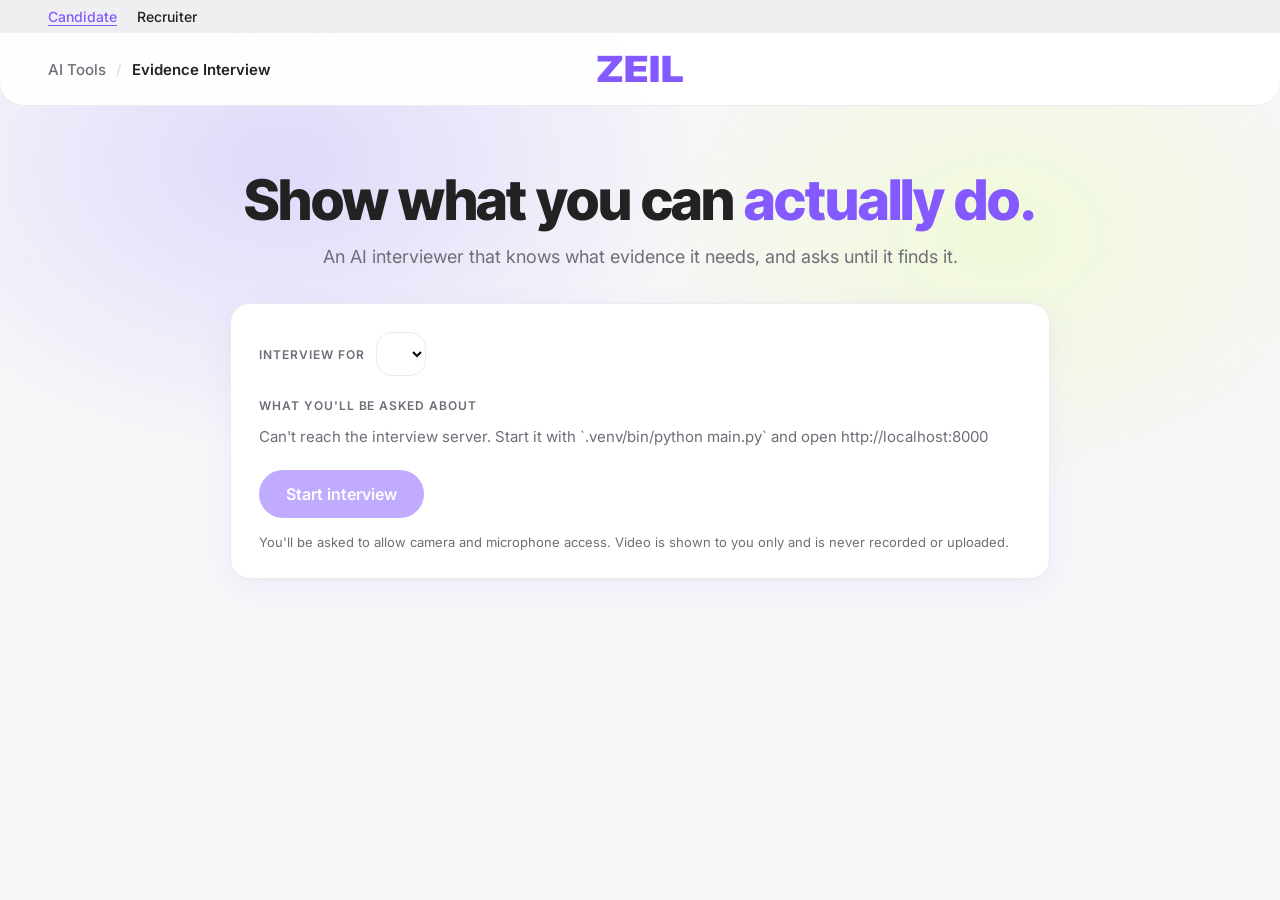
==== static/index.html @ a93cf38c "added front end for candidate and also for recruiter" ====
<!doctype html>
<html lang="en">
<head>
  <meta charset="utf-8">
  <meta name="viewport" content="width=device-width, initial-scale=1">
  <title>ZEIL Evidence Interview</title>
  <link rel="preconnect" href="https://fonts.googleapis.com">
  <link href="https://fonts.googleapis.com/css2?family=Inter+Tight:wght@500;600;700;800;900&family=Inter:wght@400;500;600&display=swap" rel="stylesheet">
  <!-- Relative paths so the page also renders when opened from an IDE preview server. -->
  <link rel="stylesheet" href="style.css">
</head>
<body>
<div class="glow" aria-hidden="true"></div>

<nav class="strip"><a href="index.html" class="active">Candidate</a><a href="recruiter.html">Recruiter</a></nav>
<header class="topbar">
  <div class="nav-left">AI Tools <span class="sep">/</span> <strong>Evidence Interview</strong></div>
  <div class="logo">ZEIL</div>
  <div class="nav-right"><span class="pill-outline hidden" id="meta"></span></div>
</header>

<!-- Screen 1: interview intro -->
<main id="screen-setup" class="screen">
  <section class="hero">
    <h1>Show what you can <span class="accent">actually do.</span></h1>
    <p>An AI interviewer that knows what evidence it needs, and asks until it finds it.</p>
  </section>

  <section class="card setup">
    <div class="job-pick">
      <label class="label" for="job-select">Interview for</label>
      <select id="job-select"></select>
    </div>
    <h2 id="setup-role"></h2>
    <div class="label">What you'll be asked about</div>
    <ol class="comp-list" id="setup-comps"></ol>
    <p class="setup-meta" id="setup-meta"></p>
    <div class="actions">
      <button class="btn primary" id="btn-start">Start interview</button>
    </div>
    <p class="hint">You'll be asked to allow camera and microphone access. Video is shown to you only and is never recorded or uploaded.</p>
  </section>
</main>

<!-- Screens 2 + 3: candidate interview with live evidence panel -->
<main id="screen-interview" class="screen hidden">
  <div class="interview">
    <section class="stage">
      <div class="question-card">
        <div class="q-head">
          <span class="label" id="q-num">Scenario 1</span>
          <span class="chip hidden" id="q-target"></span>
        </div>
        <p class="question" id="question"></p>
      </div>

      <div class="record-row">
        <button class="record" id="btn-record" aria-label="Record answer" disabled><span></span></button>
        <div class="record-status" id="record-status">Allow microphone access to start recording</div>
        <button class="link" id="btn-type">Type instead</button>
      </div>
      <form class="type-box hidden" id="type-box">
        <textarea id="type-text" rows="4" placeholder="Type your answer..."></textarea>
        <button class="btn primary" type="submit">Submit answer</button>
      </form>

      <div class="history" id="history"></div>
    </section>

    <aside class="side">
      <div class="cam">
        <video id="cam" autoplay muted playsinline></video>
        <div class="rec-badge hidden" id="rec-badge"><i></i> REC <span id="rec-time">0:00</span></div>
        <div class="cam-prompt" id="cam-prompt">
          <div class="cam-icon">📷</div>
          <p id="cam-msg">Allow access to your camera and microphone so we can hear your answers.</p>
          <button class="btn primary small" id="btn-allow">Allow camera &amp; mic</button>
          <small id="cam-help"></small>
        </div>
      </div>
      <div class="card panel">
        <div class="label" id="panel-step"></div>
        <div class="panel-title" id="panel-title"></div>
        <ul class="dims" id="dims"></ul>
        <div class="coverage">
          <span>Evidence coverage</span><strong id="coverage">0%</strong>
        </div>
        <div class="bar"><div id="coverage-bar"></div></div>
        <p class="fair-note"><span id="scorer">Classified by Jev</span> from the transcript only. Accent, filler words and polish are not criteria.</p>
      </div>
      <button class="btn outline full" id="btn-finish">End interview</button>
    </aside>
  </div>
</main>

<!-- Screen 4: recruiter result -->
<main id="screen-result" class="screen hidden">
  <section class="card result">
    <div class="label" id="result-title"></div>
    <div class="score"><span id="result-score"></span><small>/ 5</small></div>
    <div class="band" id="result-band"></div>
    <div class="result-coverage" id="result-coverage"></div>
    <div id="result-comps"></div>
    <div class="actions center">
      <button class="btn primary" id="btn-restart">New interview</button>
    </div>
  </section>
</main>

<script src="common.js"></script>
<script src="app.js"></script>
</body>
</html>
---- static/style.css ----
/* ZEIL brand palette */
:root {
  --purple: #8459ff;
  --purple-dark: #6a3ff0;
  --lilac: #afa4ff;
  --lilac-soft: #f1eeff;
  --green: #e1ff8e;
  --yellow: #f8e215;
  --grey: #e1e1e5;
  --ink: #222222;
  --muted: #6e6e78;
  --line: #ececf0;
  --bg: #f7f7f9;
  --card: #ffffff;
  --red: #e5383b;
  --shadow: 0 8px 30px rgba(132, 89, 255, .08), 0 1px 3px rgba(0, 0, 0, .04);
}

* { box-sizing: border-box; }
body {
  margin: 0;
  min-height: 100vh;
  background: var(--bg);
  color: var(--ink);
  font-family: Inter, system-ui, sans-serif;
  -webkit-font-smoothing: antialiased;
  position: relative;
  overflow-x: hidden;
}
h1, h2, h3, .logo, .question, .score, .panel-title {
  font-family: "Inter Tight", Inter, system-ui, sans-serif;
  letter-spacing: -0.02em;
}
.hidden { display: none !important; }
.accent { color: var(--purple); }

/* Soft lilac and lime glow, like the ZEIL homepage hero */
.glow {
  position: fixed; inset: 0; pointer-events: none; z-index: -1;
  background:
    radial-gradient(600px 420px at 22% 18%, rgba(175, 164, 255, .35), transparent 70%),
    radial-gradient(520px 380px at 78% 26%, rgba(225, 255, 142, .30), transparent 70%);
}

/* Top bar */
.topbar {
  display: grid; grid-template-columns: 1fr auto 1fr; align-items: center;
  padding: 18px 48px; background: rgba(255, 255, 255, .92); backdrop-filter: blur(8px);
  border-bottom: 1px solid var(--line); border-radius: 0 0 24px 24px;
  position: sticky; top: 0; z-index: 10;
}
.nav-left { font-weight: 500; font-size: 15px; color: var(--muted); }
.nav-left strong { color: var(--ink); font-weight: 600; }
.nav-left .sep { margin: 0 6px; color: var(--grey); }
.logo { font-size: 36px; font-weight: 900; color: var(--purple); letter-spacing: 0; line-height: 1; transform: scaleX(1.15); }
.nav-right { justify-self: end; }
.pill-outline {
  display: inline-block; border: 1.5px solid var(--purple); color: var(--purple);
  border-radius: 999px; padding: 8px 18px; font-weight: 600; font-size: 14px;
}

.screen { max-width: 1280px; margin: 0 auto; padding: 36px 32px 64px; }
.card { background: var(--card); border: 1px solid var(--line); border-radius: 20px; padding: 28px; box-shadow: var(--shadow); }
.label { text-transform: uppercase; font-size: 12px; letter-spacing: .08em; color: var(--muted); font-weight: 600; }

/* Buttons */
.btn {
  font: inherit; font-weight: 600; font-size: 16px; border-radius: 999px; padding: 13px 26px;
  cursor: pointer; border: 1.5px solid transparent; transition: background .15s, transform .1s;
}
.btn:active { transform: translateY(1px); }
.btn.primary { background: var(--purple); color: #fff; }
.btn.primary:hover { background: var(--purple-dark); }
.btn:disabled { opacity: .5; cursor: default; }
.btn.outline { background: #fff; border-color: var(--purple); color: var(--purple); }
.btn.outline:hover { background: var(--lilac-soft); }
.btn.small { padding: 9px 18px; font-size: 14px; }
.btn.full { width: 100%; }
.link { background: none; border: 0; color: var(--purple); font: inherit; font-size: 14px; font-weight: 600; cursor: pointer; text-decoration: underline; }
.actions { display: flex; gap: 12px; margin-top: 24px; flex-wrap: wrap; }
.actions.center { justify-content: center; }
.chip {
  font-size: 12px; font-weight: 600; color: var(--purple); background: var(--lilac-soft);
  padding: 5px 12px; border-radius: 999px;
}

/* Setup */
.hero { text-align: center; margin: 24px 0 36px; }
.hero h1 { font-size: 56px; font-weight: 800; margin: 0 0 12px; }
.hero p { font-size: 18px; color: var(--muted); margin: 0; }
.setup { max-width: 820px; margin: 0 auto; }
.setup-grid { display: grid; grid-template-columns: 1fr 1fr; gap: 24px; }
.setup h2 { margin: 4px 0 22px; font-size: 26px; font-weight: 800; }
.job-pick { display: flex; align-items: center; gap: 12px; margin-bottom: 18px; }
.comp-list { list-style: none; counter-reset: comp; padding: 0; margin: 10px 0 8px; }
.comp-list li {
  counter-increment: comp; display: flex; align-items: center; gap: 12px; padding: 10px 0;
  border-bottom: 1px solid var(--line);
}
.comp-list li::before {
  content: counter(comp); display: grid; place-items: center; width: 26px; height: 26px; border-radius: 50%;
  background: var(--green); font-weight: 800; font-size: 13px; flex: none;
}
.comp-name { font-weight: 600; flex: 1; }
.setup-meta { color: var(--muted); font-size: 15px; margin: 14px 0 0; }
textarea, input:not([type]), select {
  width: 100%; font: inherit; font-size: 16px; padding: 14px 16px; border: 1px solid var(--line);
  border-radius: 16px; margin-top: 8px; resize: vertical; background: #fff;
}
textarea:focus, input:focus, select:focus { outline: 2px solid var(--lilac); border-color: transparent; }
select { width: auto; margin-top: 0; padding: 10px 14px; font-weight: 600; cursor: pointer; }
.hint { font-size: 13px; color: var(--muted); margin: 16px 0 0; }
.muted { color: var(--muted); font-weight: 400; }
a.btn { display: inline-block; text-decoration: none; }

/* Interview */
.interview { display: grid; grid-template-columns: 1fr 360px; gap: 28px; align-items: start; }
.question-card {
  background: var(--card); border: 1px solid var(--line); border-radius: 24px; box-shadow: var(--shadow);
  padding: 48px 56px; min-height: 320px; display: flex; flex-direction: column; justify-content: center;
}
.q-head { display: flex; gap: 12px; align-items: center; margin-bottom: 18px; }
.question { font-size: 36px; line-height: 1.3; font-weight: 700; margin: 0; transition: color .2s; }
.question.thinking { color: var(--lilac); }

.record-row { display: flex; flex-direction: column; align-items: center; gap: 10px; margin: 30px 0; }
.record {
  width: 80px; height: 80px; border-radius: 50%; border: 5px solid #fff; background: var(--red);
  box-shadow: 0 0 0 2px var(--red), 0 8px 22px rgba(229, 56, 59, .35); cursor: pointer;
  display: grid; place-items: center; transition: transform .1s, opacity .2s;
}
.record:hover:not(:disabled) { transform: scale(1.05); }
.record:disabled { opacity: .35; cursor: default; }
.record span { width: 0; height: 0; }
.record.on span { width: 24px; height: 24px; background: #fff; border-radius: 5px; }
.record.on { animation: pulse 1.4s infinite; }
@keyframes pulse { 50% { box-shadow: 0 0 0 12px rgba(229, 56, 59, .15), 0 8px 22px rgba(229, 56, 59, .35); } }
.record-status { color: var(--muted); font-size: 15px; }
.type-box { display: flex; flex-direction: column; gap: 10px; align-items: flex-end; margin-bottom: 24px; }

.history .turn { border-top: 1px solid var(--line); padding: 16px 0; font-size: 15px; }
.history .q { color: var(--muted); margin-bottom: 6px; }
.history .a { line-height: 1.55; }
.history .tag { font-size: 11px; color: var(--purple); font-weight: 600; margin-left: 8px; }

.side { display: flex; flex-direction: column; gap: 16px; position: sticky; top: 100px; }
.cam {
  position: relative; border-radius: 20px; overflow: hidden; aspect-ratio: 4 / 3;
  background: linear-gradient(135deg, #2a2440, #1b1b22); box-shadow: var(--shadow);
}
.cam video { width: 100%; height: 100%; object-fit: cover; transform: scaleX(-1); display: block; }
.rec-badge {
  position: absolute; top: 12px; left: 12px; background: rgba(0, 0, 0, .55); color: #fff;
  font-size: 12px; font-weight: 700; padding: 5px 10px; border-radius: 999px; display: flex; align-items: center; gap: 6px;
}
.rec-badge i { width: 8px; height: 8px; border-radius: 50%; background: var(--red); animation: blink 1s infinite; }
@keyframes blink { 50% { opacity: .2; } }
.cam-prompt {
  position: absolute; inset: 0; display: flex; flex-direction: column; align-items: center; justify-content: center;
  gap: 10px; padding: 20px; text-align: center; color: #fff;
}
.cam-prompt p { margin: 0; font-size: 14px; line-height: 1.45; color: #e6e3f5; }
.cam-prompt small { font-size: 12px; color: var(--lilac); line-height: 1.4; }
.cam-icon { font-size: 28px; }

.panel-title { font-weight: 800; font-size: 18px; margin-bottom: 10px; color: var(--purple); }
.dims { list-style: none; padding: 0; margin: 0; }
.dims li {
  display: flex; justify-content: space-between; align-items: center; padding: 11px 10px; margin: 0 -10px;
  border-radius: 12px; font-size: 15px; transition: background .4s;
}
.dims li + li { border-top: 1px solid var(--line); }
.dims li.targeted { background: var(--lilac-soft); }
.dims li.targeted .name { color: var(--purple); font-weight: 600; }
.dims li.flash { background: var(--green); }
.mark {
  display: inline-grid; place-items: center; width: 24px; height: 24px; border-radius: 50%;
  font-weight: 800; font-size: 12px; flex: none;
}
.mark.strong { background: var(--green); color: var(--ink); }
.mark.partial { background: #fff4a8; color: #7a6a00; }
.mark.missing { border: 1.5px dashed #b9b9c2; color: transparent; }
.coverage { display: flex; justify-content: space-between; margin-top: 16px; font-size: 15px; }
.coverage strong { color: var(--purple); }
.bar { height: 8px; background: var(--lilac-soft); border-radius: 999px; margin-top: 8px; overflow: hidden; }
.bar div { height: 100%; width: 0; background: linear-gradient(90deg, var(--lilac), var(--purple)); border-radius: 999px; transition: width .6s; }
.fair-note { font-size: 12px; color: var(--muted); margin: 14px 0 0; line-height: 1.45; }

/* Result */
.result { max-width: 780px; margin: 0 auto; text-align: center; padding: 40px; }
.score { font-size: 88px; font-weight: 800; margin-top: 4px; color: var(--purple); line-height: 1.1; }
.score small { font-size: 26px; color: var(--muted); margin-left: 6px; font-weight: 600; }
.score.none { font-size: 48px; color: var(--muted); }
.score.none small { display: none; }
.band {
  display: inline-block; margin-top: 10px; font-weight: 700; letter-spacing: .08em; font-size: 14px;
  background: var(--green); padding: 7px 16px; border-radius: 999px;
}
.band.weak { background: #fff4a8; }
.result-coverage { color: var(--muted); margin-top: 12px; }
.result h3 { text-align: left; margin-top: 36px; font-size: 22px; }
.why { list-style: none; padding: 0; text-align: left; }
.why li { display: grid; grid-template-columns: 30px 1fr auto; gap: 10px; padding: 16px 0; border-top: 1px solid var(--line); }
.why .name { font-weight: 600; }
.why .ev { color: var(--muted); font-size: 15px; margin-top: 4px; line-height: 1.5; }
.why .ev.none { font-style: italic; }
.why .r { font-weight: 700; white-space: nowrap; color: var(--purple); }
details { text-align: left; margin-top: 16px; }
summary { cursor: pointer; color: var(--purple); font-weight: 600; }

/* Fairness */
.fair-grid { display: grid; grid-template-columns: 1fr 1fr; gap: 20px; margin-top: 16px; }
.fair-grid > div { border: 1px solid var(--line); border-radius: 16px; padding: 20px; }
.fair-grid blockquote { margin: 10px 0 14px; font-size: 14px; color: var(--muted); line-height: 1.55; }
.fair-grid table { width: 100%; border-collapse: collapse; font-size: 14px; }
.fair-grid td { padding: 8px 0; border-top: 1px solid var(--line); }
.fair-grid td:last-child { text-align: right; white-space: nowrap; }
.fair-total { font-family: "Inter Tight", Inter, sans-serif; font-size: 26px; font-weight: 800; margin-top: 12px; color: var(--purple); }

@media (max-width: 900px) {
  .topbar { padding: 14px 16px; grid-template-columns: auto 1fr; }
  .nav-left { display: none; }
  .screen { padding: 20px 16px 48px; }
  .hero h1 { font-size: 36px; }
  .interview, .fair-grid, .setup-grid { grid-template-columns: 1fr; }
  .question-card { padding: 28px; min-height: 200px; }
  .question { font-size: 26px; }
  .side { position: static; }
}

/* Candidate / Recruiter switch, like ZEIL's Job Seeker / Employer strip */
.strip { display: flex; gap: 20px; padding: 8px 48px; background: #efeff2; font-size: 14px; }
.strip a { color: var(--ink); text-decoration: none; font-weight: 500; }
.strip a.active { color: var(--purple); text-decoration: underline; text-underline-offset: 3px; }

.panel .label { margin-bottom: 2px; }

/* Recruiter builder */
.builder { max-width: 820px; margin: 0 auto; display: flex; flex-direction: column; }
.builder > .label { margin-top: 18px; }
.builder > .label:first-child { margin-top: 0; }
.chip-input {
  display: flex; flex-wrap: wrap; gap: 8px; align-items: center; margin-top: 8px; padding: 8px 10px;
  border: 1px solid var(--line); border-radius: 16px; background: #fff; cursor: text;
}
.chip-input input { flex: 1; min-width: 200px; border: 0; margin: 0; padding: 6px; outline: none; width: auto; }
#chips { display: contents; }
.tag-chip {
  display: inline-flex; align-items: center; gap: 6px; background: var(--purple); color: #fff;
  border-radius: 999px; padding: 6px 8px 6px 14px; font-weight: 600; font-size: 14px;
}
.tag-chip button { background: rgba(255,255,255,.25); color: #fff; border: 0; border-radius: 50%; width: 20px; height: 20px; cursor: pointer; line-height: 1; }
.suggestions { display: flex; flex-wrap: wrap; gap: 8px; margin-top: 12px; }
.suggest {
  font: inherit; font-size: 14px; background: #fff; border: 1px solid var(--line); border-radius: 999px;
  padding: 7px 14px; cursor: pointer; box-shadow: 0 1px 3px rgba(0,0,0,.05);
}
.suggest:hover:not(:disabled) { border-color: var(--lilac); color: var(--purple); }
.suggest:disabled { opacity: .4; cursor: default; }
.form-error { color: var(--red); margin: 14px 0 0; }

.jobs-list, .fairness-card { max-width: 820px; margin: 24px auto 0; }
.job-row { display: flex; justify-content: space-between; align-items: center; gap: 16px; padding: 14px 0; border-top: 1px solid var(--line); }
.job-row:first-of-type { margin-top: 10px; }
.job-row .name { font-weight: 600; }
.job-row .muted { font-size: 14px; margin-top: 2px; }
.fair-head { display: flex; justify-content: space-between; align-items: center; gap: 20px; flex-wrap: wrap; }
.fair-head h3 { margin: 4px 0; font-size: 20px; }
.fair-head p { margin: 0; font-size: 14px; }
#fairness:not(:empty) { margin-top: 18px; }

/* Review */
.review-head { display: flex; justify-content: space-between; align-items: flex-end; gap: 20px; flex-wrap: wrap; margin-bottom: 24px; }
.review-head .actions { margin: 0; }
.review-title { font-size: 40px; font-weight: 800; margin: 4px 0 6px; }
.review-head p { margin: 0; }
.scenarios { display: grid; gap: 20px; }
.scenario-card { padding: 28px 32px; }
.scenario-top { display: flex; align-items: center; gap: 14px; margin-bottom: 18px; }
.scenario-top .num {
  display: grid; place-items: center; width: 40px; height: 40px; border-radius: 50%; background: var(--purple);
  color: #fff; font-weight: 800; font-size: 18px; flex: none;
}
.scenario-meta { flex: 1; }
.scenario-meta h3 { margin: 2px 0 0; font-size: 22px; }
.scenario-text { font-size: 19px; line-height: 1.5; font-weight: 500; margin-bottom: 4px; }
.rationale { font-size: 14px; color: var(--muted); margin: 10px 0 20px; line-height: 1.5; }
.rationale strong { color: var(--ink); font-weight: 600; }
.evidence-list { list-style: none; padding: 0; margin: 10px 0 0; display: grid; grid-template-columns: 1fr 1fr; gap: 12px 24px; }
.evidence-list li { display: flex; gap: 10px; align-items: flex-start; }
.evidence-list .name { font-weight: 600; font-size: 15px; }
.evidence-list .desc { font-size: 13px; color: var(--muted); line-height: 1.45; margin-top: 2px; }

/* Published */
.published { max-width: 640px; margin: 24px auto 0; text-align: center; padding: 40px; }
.published h1 { font-size: 40px; font-weight: 800; margin: 12px 0 6px; }
.published .label { text-align: left; margin-top: 24px; }
.done-badge {
  width: 64px; height: 64px; border-radius: 50%; background: var(--green); display: grid; place-items: center;
  font-size: 30px; font-weight: 800; margin: 0 auto;
}
.link-row { display: flex; gap: 10px; align-items: center; margin-top: 8px; }
.link-row input { margin: 0; font-size: 14px; color: var(--muted); }

/* Multi-competency result */
.comp-block { text-align: left; margin-top: 32px; padding-top: 24px; border-top: 2px solid var(--lilac-soft); }
.comp-head { display: flex; justify-content: space-between; align-items: flex-end; gap: 16px; }
.comp-head h3 { margin: 4px 0 0; font-size: 24px; }
.comp-score { font-family: "Inter Tight", Inter, sans-serif; font-size: 30px; font-weight: 800; color: var(--purple); text-align: right; }
.comp-score small { font-size: 15px; color: var(--muted); }
.band.small { display: block; font-size: 11px; padding: 4px 10px; margin-top: 4px; color: var(--ink); font-family: Inter, sans-serif; }

@media (max-width: 900px) {
  .strip { padding: 8px 16px; }
  .evidence-list { grid-template-columns: 1fr; }
  .review-title { font-size: 30px; }
}
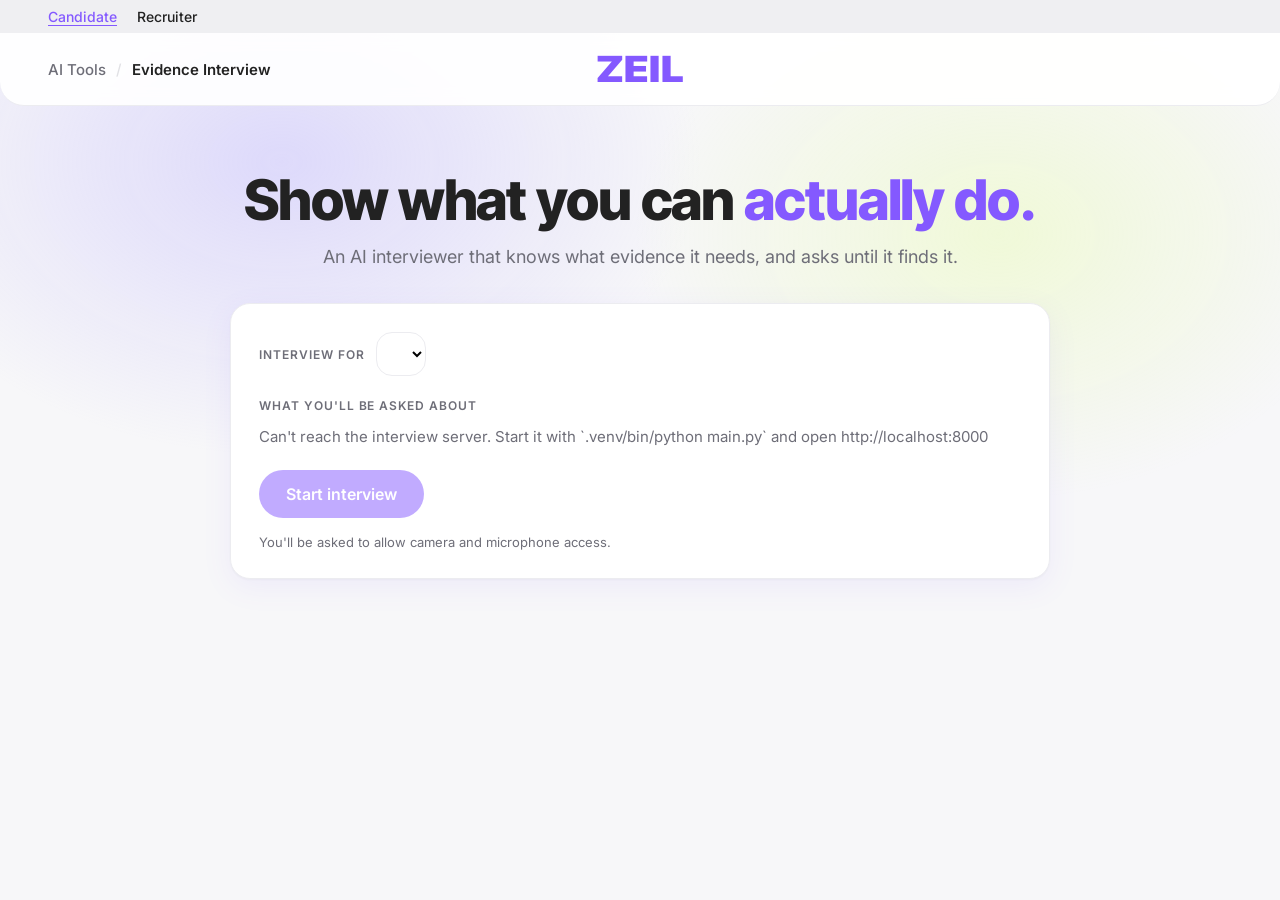
==== commit c2af6247: "clearned up ui" ====
--- a/static/index.html
+++ b/static/index.html
@@ -38,7 +38,7 @@
     <div class="actions">
       <button class="btn primary" id="btn-start">Start interview</button>
     </div>
-    <p class="hint">You'll be asked to allow camera and microphone access. Video is shown to you only and is never recorded or uploaded.</p>
+    <p class="hint">You'll be asked to allow camera and microphone access.</p>
   </section>
 </main>
 
--- a/static/style.css
+++ b/static/style.css
@@ -208,21 +208,12 @@
 details { text-align: left; margin-top: 16px; }
 summary { cursor: pointer; color: var(--purple); font-weight: 600; }
 
-/* Fairness */
-.fair-grid { display: grid; grid-template-columns: 1fr 1fr; gap: 20px; margin-top: 16px; }
-.fair-grid > div { border: 1px solid var(--line); border-radius: 16px; padding: 20px; }
-.fair-grid blockquote { margin: 10px 0 14px; font-size: 14px; color: var(--muted); line-height: 1.55; }
-.fair-grid table { width: 100%; border-collapse: collapse; font-size: 14px; }
-.fair-grid td { padding: 8px 0; border-top: 1px solid var(--line); }
-.fair-grid td:last-child { text-align: right; white-space: nowrap; }
-.fair-total { font-family: "Inter Tight", Inter, sans-serif; font-size: 26px; font-weight: 800; margin-top: 12px; color: var(--purple); }
-
 @media (max-width: 900px) {
   .topbar { padding: 14px 16px; grid-template-columns: auto 1fr; }
   .nav-left { display: none; }
   .screen { padding: 20px 16px 48px; }
   .hero h1 { font-size: 36px; }
-  .interview, .fair-grid, .setup-grid { grid-template-columns: 1fr; }
+  .interview, .setup-grid { grid-template-columns: 1fr; }
   .question-card { padding: 28px; min-height: 200px; }
   .question { font-size: 26px; }
   .side { position: static; }
@@ -259,15 +250,11 @@
 .suggest:disabled { opacity: .4; cursor: default; }
 .form-error { color: var(--red); margin: 14px 0 0; }
 
-.jobs-list, .fairness-card { max-width: 820px; margin: 24px auto 0; }
+.jobs-list { max-width: 820px; margin: 24px auto 0; }
 .job-row { display: flex; justify-content: space-between; align-items: center; gap: 16px; padding: 14px 0; border-top: 1px solid var(--line); }
 .job-row:first-of-type { margin-top: 10px; }
 .job-row .name { font-weight: 600; }
 .job-row .muted { font-size: 14px; margin-top: 2px; }
-.fair-head { display: flex; justify-content: space-between; align-items: center; gap: 20px; flex-wrap: wrap; }
-.fair-head h3 { margin: 4px 0; font-size: 20px; }
-.fair-head p { margin: 0; font-size: 14px; }
-#fairness:not(:empty) { margin-top: 18px; }
 
 /* Review */
 .review-head { display: flex; justify-content: space-between; align-items: flex-end; gap: 20px; flex-wrap: wrap; margin-bottom: 24px; }
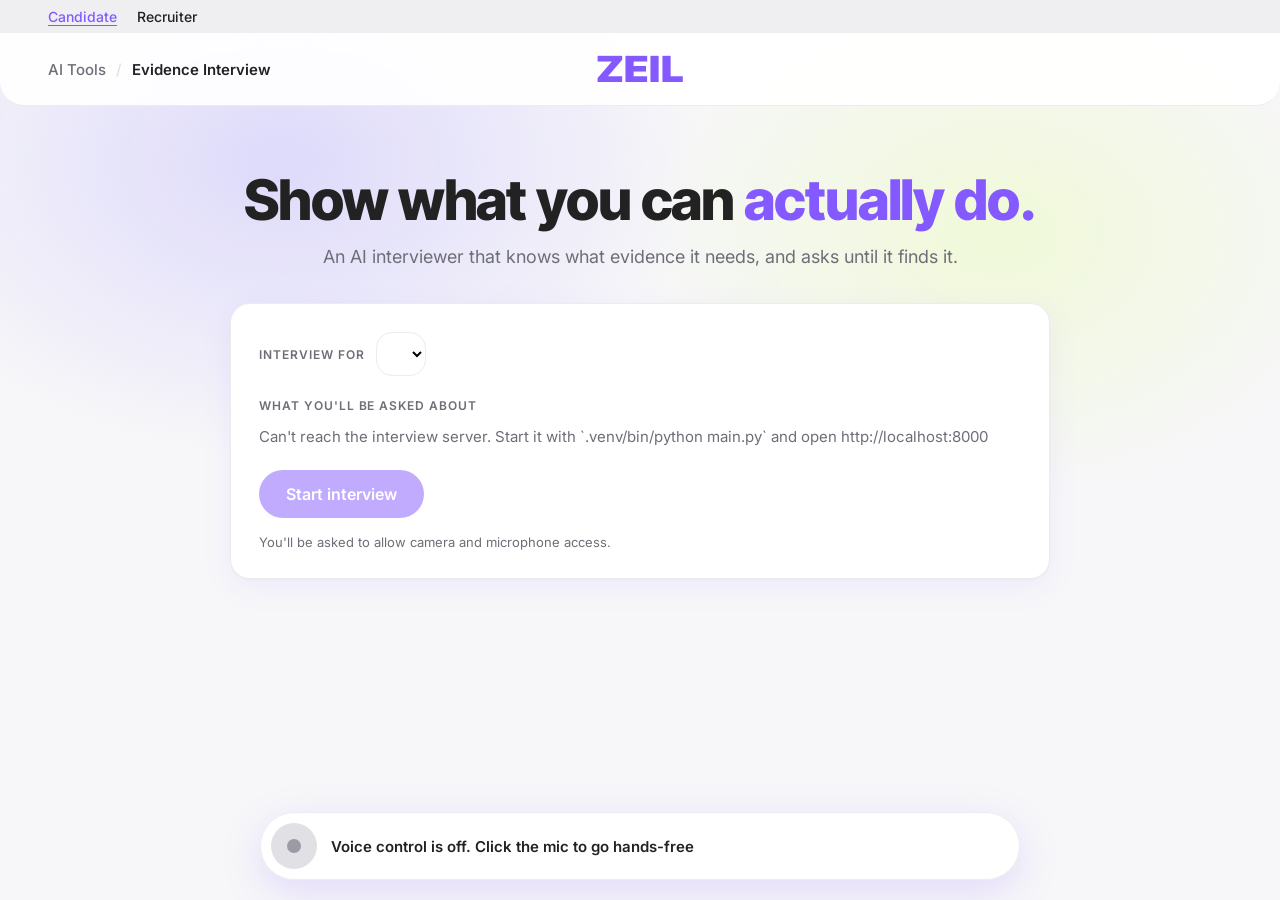
==== commit 05313132: "final push maybe" ====
--- a/static/index.html
+++ b/static/index.html
@@ -52,8 +52,13 @@
           <span class="chip hidden" id="q-target"></span>
         </div>
         <p class="question" id="question"></p>
+        <ul class="claims hidden" id="claims"></ul>
       </div>
 
+      <div class="confirm-actions hidden" id="confirm-actions">
+        <button class="btn primary" id="btn-yes">Yes, that's right</button>
+        <button class="btn outline" id="btn-correct">Correct something</button>
+      </div>
       <div class="record-row">
         <button class="record" id="btn-record" aria-label="Record answer" disabled><span></span></button>
         <div class="record-status" id="record-status">Allow microphone access to start recording</div>
@@ -86,7 +91,7 @@
           <span>Evidence coverage</span><strong id="coverage">0%</strong>
         </div>
         <div class="bar"><div id="coverage-bar"></div></div>
-        <p class="fair-note"><span id="scorer">Classified by Jev</span> from the transcript only. Accent, filler words and polish are not criteria.</p>
+        <p class="fair-note"><span id="scorer">Classified by Jev</span> from text only; it never hears your voice. Accent, filler words and polish are not criteria.</p>
       </div>
       <button class="btn outline full" id="btn-finish">End interview</button>
     </aside>
@@ -101,8 +106,19 @@
     <div class="band" id="result-band"></div>
     <div class="result-coverage" id="result-coverage"></div>
     <div id="result-comps"></div>
+    <div class="decision" id="decision">
+      <div class="label">Recruiter decision</div>
+      <div class="actions center" id="decision-buttons">
+        <button class="btn reject" id="btn-reject">Reject applicant</button>
+        <button class="btn primary" id="btn-advance">Move application forward</button>
+      </div>
+      <div class="decision-status hidden" id="decision-status">
+        <span id="decision-text"></span>
+        <button class="link" id="btn-undo">Undo</button>
+      </div>
+    </div>
     <div class="actions center">
-      <button class="btn primary" id="btn-restart">New interview</button>
+      <button class="btn outline" id="btn-restart">New interview</button>
     </div>
   </section>
 </main>
--- a/static/style.css
+++ b/static/style.css
@@ -199,12 +199,6 @@
 .band.weak { background: #fff4a8; }
 .result-coverage { color: var(--muted); margin-top: 12px; }
 .result h3 { text-align: left; margin-top: 36px; font-size: 22px; }
-.why { list-style: none; padding: 0; text-align: left; }
-.why li { display: grid; grid-template-columns: 30px 1fr auto; gap: 10px; padding: 16px 0; border-top: 1px solid var(--line); }
-.why .name { font-weight: 600; }
-.why .ev { color: var(--muted); font-size: 15px; margin-top: 4px; line-height: 1.5; }
-.why .ev.none { font-style: italic; }
-.why .r { font-weight: 700; white-space: nowrap; color: var(--purple); }
 details { text-align: left; margin-top: 16px; }
 summary { cursor: pointer; color: var(--purple); font-weight: 600; }
 
@@ -302,3 +296,104 @@
   .evidence-list { grid-template-columns: 1fr; }
   .review-title { font-size: 30px; }
 }
+
+/* Hands-free voice bar */
+body { padding-bottom: 110px; }
+.voice-bar {
+  position: fixed; left: 50%; bottom: 20px; transform: translateX(-50%); z-index: 20;
+  display: flex; align-items: center; gap: 14px; width: min(760px, calc(100% - 32px));
+  background: rgba(255, 255, 255, .96); backdrop-filter: blur(8px); border: 1px solid var(--line);
+  border-radius: 999px; padding: 10px 22px 10px 10px; box-shadow: 0 12px 40px rgba(132, 89, 255, .18);
+}
+.voice-toggle {
+  width: 46px; height: 46px; border-radius: 50%; border: 0; background: var(--grey); cursor: pointer;
+  display: grid; place-items: center; flex: none;
+}
+.voice-dot { width: 14px; height: 14px; border-radius: 50%; background: #9b9ba5; }
+.voice-bar.on .voice-toggle { background: var(--purple); animation: listen 1.8s infinite; }
+.voice-bar.on .voice-dot { background: #fff; }
+@keyframes listen { 50% { box-shadow: 0 0 0 9px rgba(132, 89, 255, .18); } }
+.voice-text { min-width: 0; flex: 1; }
+.voice-caption { font-weight: 600; font-size: 15px; white-space: nowrap; overflow: hidden; text-overflow: ellipsis; }
+.voice-caption.interim { color: var(--muted); font-weight: 500; }
+.voice-hint { font-size: 12px; color: var(--muted); white-space: nowrap; overflow: hidden; text-overflow: ellipsis; margin-top: 2px; }
+.voice-hint:empty { display: none; }
+.voice-filled { animation: filled 1.6s ease-out; }
+@keyframes filled { 0% { box-shadow: 0 0 0 3px var(--purple); background: var(--lilac-soft); } 100% { box-shadow: 0 0 0 0 transparent; } }
+
+/* "What we understood" confirmation */
+.question.small { font-size: 26px; }
+.claims { list-style: none; padding: 0; margin: 22px 0 0; display: grid; gap: 10px; }
+.claims li {
+  position: relative; padding: 10px 14px 10px 40px; background: var(--lilac-soft); border-radius: 14px;
+  font-size: 17px; line-height: 1.45;
+}
+.claims li::before {
+  content: "✓"; position: absolute; left: 12px; top: 10px; width: 20px; height: 20px; border-radius: 50%;
+  background: var(--green); display: grid; place-items: center; font-size: 11px; font-weight: 800;
+}
+.claims .unclear { background: #fff4a8; border-bottom: 2px dashed #c9a800; padding: 0 3px; border-radius: 4px; }
+.confirm-actions { display: flex; gap: 12px; justify-content: center; margin-top: 28px; }
+
+/* Recruiter report */
+.flag-count { color: #8a6d00; font-weight: 600; }
+.flag-count.ok { color: var(--muted); font-weight: 500; }
+.how { text-align: left; margin-top: 28px; background: var(--lilac-soft); border-radius: 16px; padding: 18px 22px; }
+.how ol { margin: 8px 0 0; padding-left: 20px; display: grid; gap: 4px; font-size: 14px; line-height: 1.5; }
+.comp-chips { display: flex; gap: 8px; flex-wrap: wrap; margin-top: 8px; }
+.chip.ok { background: #f3ffd6; color: #3f5a00; }
+.chip.warn { background: #fff4a8; color: #6b5800; }
+.raw-line { font-family: Inter, sans-serif; font-size: 12px; font-weight: 500; color: var(--muted); margin-top: 6px; }
+.dim-list { list-style: none; padding: 0; text-align: left; margin: 12px 0 0; }
+.dim-row { display: grid; grid-template-columns: 30px 1fr; gap: 10px; padding: 16px 0; border-top: 1px solid var(--line); }
+.dim-row.flagged { background: linear-gradient(90deg, rgba(248, 226, 21, .08), transparent); }
+.dim-head { display: flex; align-items: baseline; gap: 10px; flex-wrap: wrap; }
+.dim-head .name { font-weight: 700; font-size: 16px; }
+.dim-head .r { margin-left: auto; font-weight: 700; color: var(--purple); }
+.verdict { font-size: 12px; font-weight: 600; padding: 2px 9px; border-radius: 999px; }
+.verdict.strong { background: #f3ffd6; color: #3f5a00; }
+.verdict.partial { background: #fff4a8; color: #6b5800; }
+.verdict.missing { background: var(--grey); color: var(--muted); }
+.metrics { display: flex; gap: 8px; flex-wrap: wrap; margin-top: 8px; }
+.metric {
+  display: inline-flex; align-items: center; gap: 6px; font-size: 12px; color: var(--muted);
+  border: 1px solid var(--line); border-radius: 999px; padding: 3px 10px; background: #fff;
+}
+.metric b { color: var(--ink); }
+.meter { display: inline-block; width: 46px; height: 5px; background: var(--grey); border-radius: 3px; overflow: hidden; }
+.meter i { display: block; height: 100%; background: var(--purple); }
+.quote { margin: 10px 0 0; padding: 8px 14px; border-left: 3px solid var(--purple); background: #fafaff; font-size: 15px; line-height: 1.5; }
+.quote .label, .ev-summary .label { display: block; margin-bottom: 2px; font-size: 10px; }
+.ev-summary { margin: 10px 0 0; font-size: 14px; color: var(--muted); line-height: 1.5; }
+.ev-summary.none { font-style: italic; }
+.trail { display: flex; align-items: center; gap: 6px; flex-wrap: wrap; margin-top: 10px; font-size: 12px; }
+.trail .step { padding: 3px 9px; border-radius: 999px; background: var(--grey); color: var(--muted); }
+.trail .step.strong { background: #f3ffd6; color: #3f5a00; }
+.trail .step.partial { background: #fff4a8; color: #6b5800; }
+.trail .arrow { color: var(--muted); }
+.review { margin-top: 8px; font-size: 13px; color: #6b5800; font-weight: 600; }
+
+/* Recruiter decision (mock) */
+.decision { margin-top: 36px; padding-top: 24px; border-top: 2px solid var(--lilac-soft); }
+.decision .actions { margin-top: 14px; }
+.btn.reject { background: #fff; border-color: var(--red); color: var(--red); }
+.btn.reject:hover { background: #fff1f1; }
+.decision-status {
+  display: flex; justify-content: center; align-items: center; gap: 14px; margin-top: 14px;
+  padding: 14px 20px; border-radius: 999px; font-weight: 600;
+}
+.decision-status.advanced { background: var(--green); color: var(--ink); }
+.decision-status.rejected { background: #ffe3e3; color: #a1181b; }
+
+/* Optional communication competency (recruiter review) */
+.comm-card { margin-top: 20px; border: 1.5px dashed var(--lilac); }
+.comm-card.off { opacity: .85; }
+.comm-num { background: var(--lilac-soft) !important; font-size: 18px; }
+.switch { display: inline-flex; background: var(--grey); border-radius: 999px; padding: 3px; }
+.switch button { font: inherit; font-size: 13px; font-weight: 600; border: 0; background: none; padding: 7px 14px; border-radius: 999px; cursor: pointer; color: var(--muted); }
+.switch button.on { background: #fff; color: var(--purple); box-shadow: 0 1px 4px rgba(0,0,0,.08); }
+.recommendation { font-size: 14px; line-height: 1.5; border-radius: 14px; padding: 12px 16px; margin-bottom: 18px; }
+.recommendation.yes { background: #f3ffd6; }
+.recommendation.no { background: var(--grey); }
+.recommendation strong { display: block; margin-bottom: 2px; }
+.comm-why { text-align: left; font-size: 14px; line-height: 1.5; background: #fafaff; border-radius: 12px; padding: 10px 14px; margin: 14px 0 0; }
